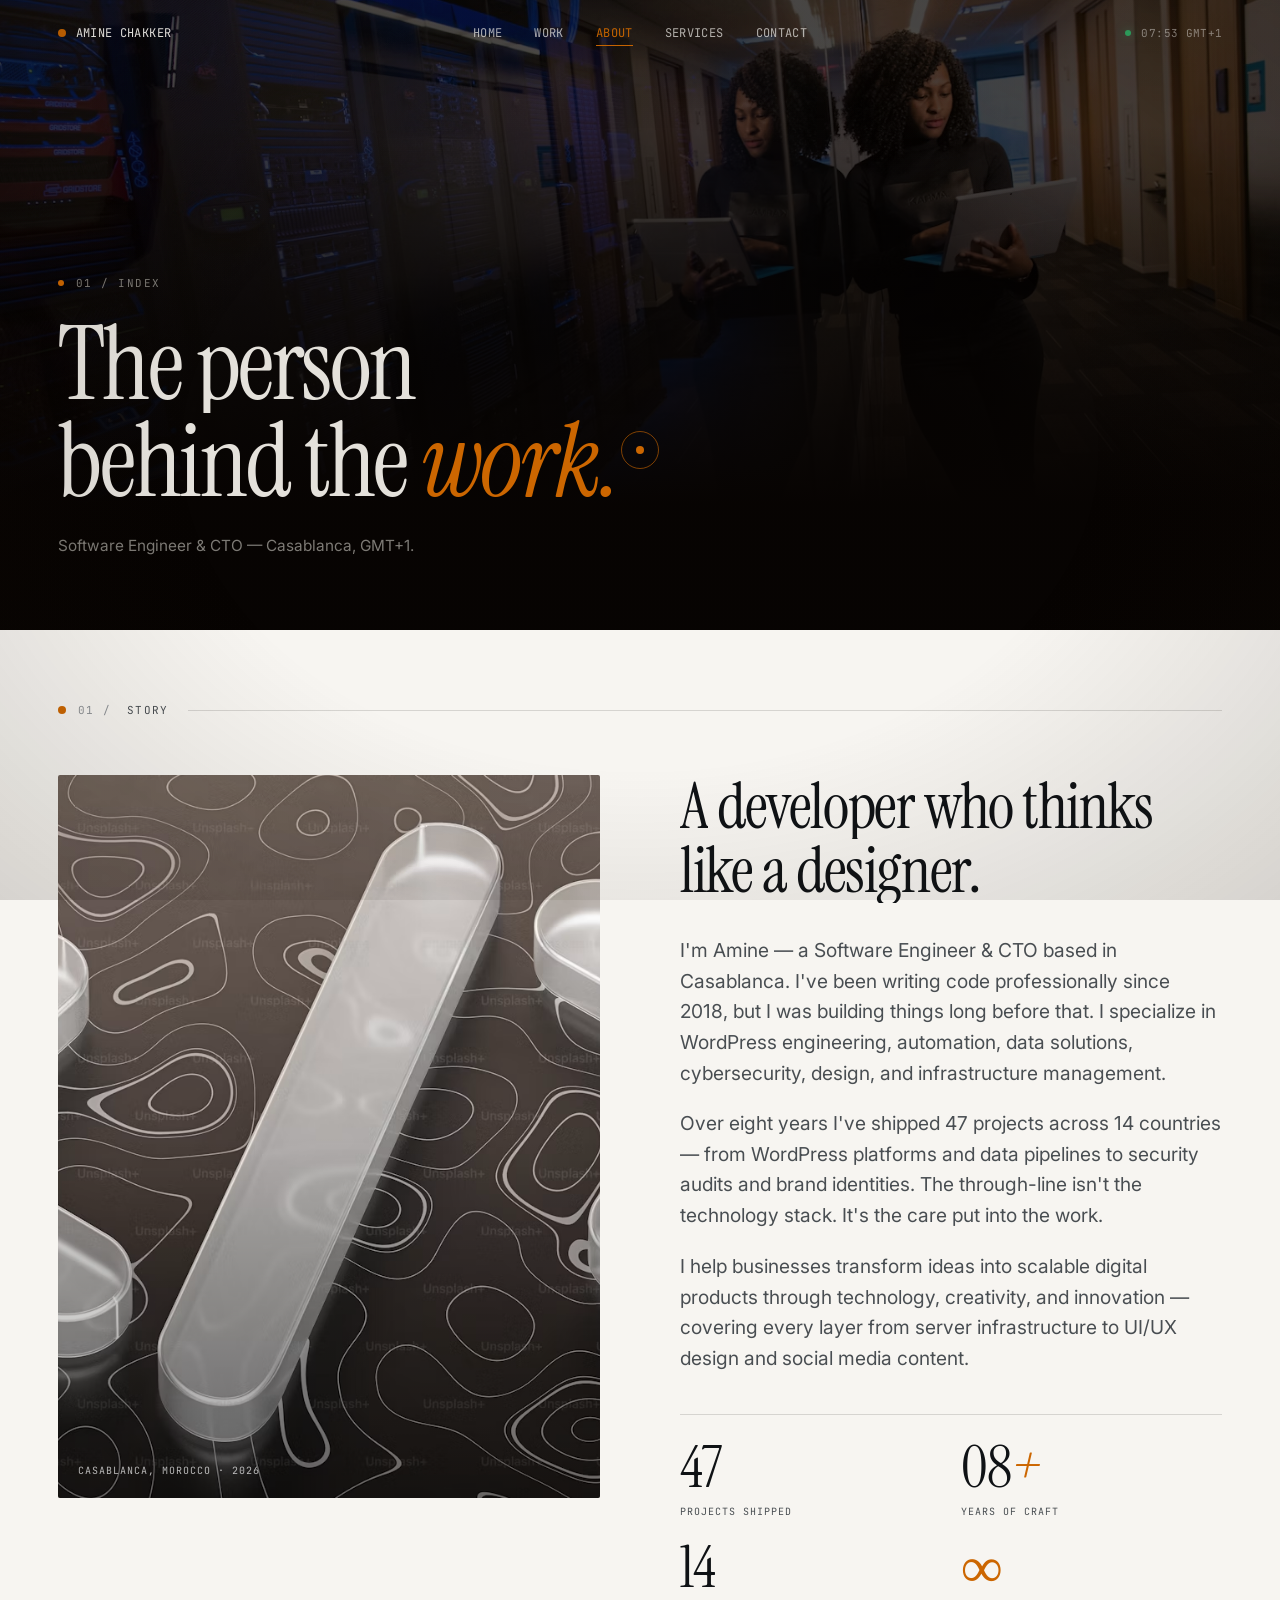
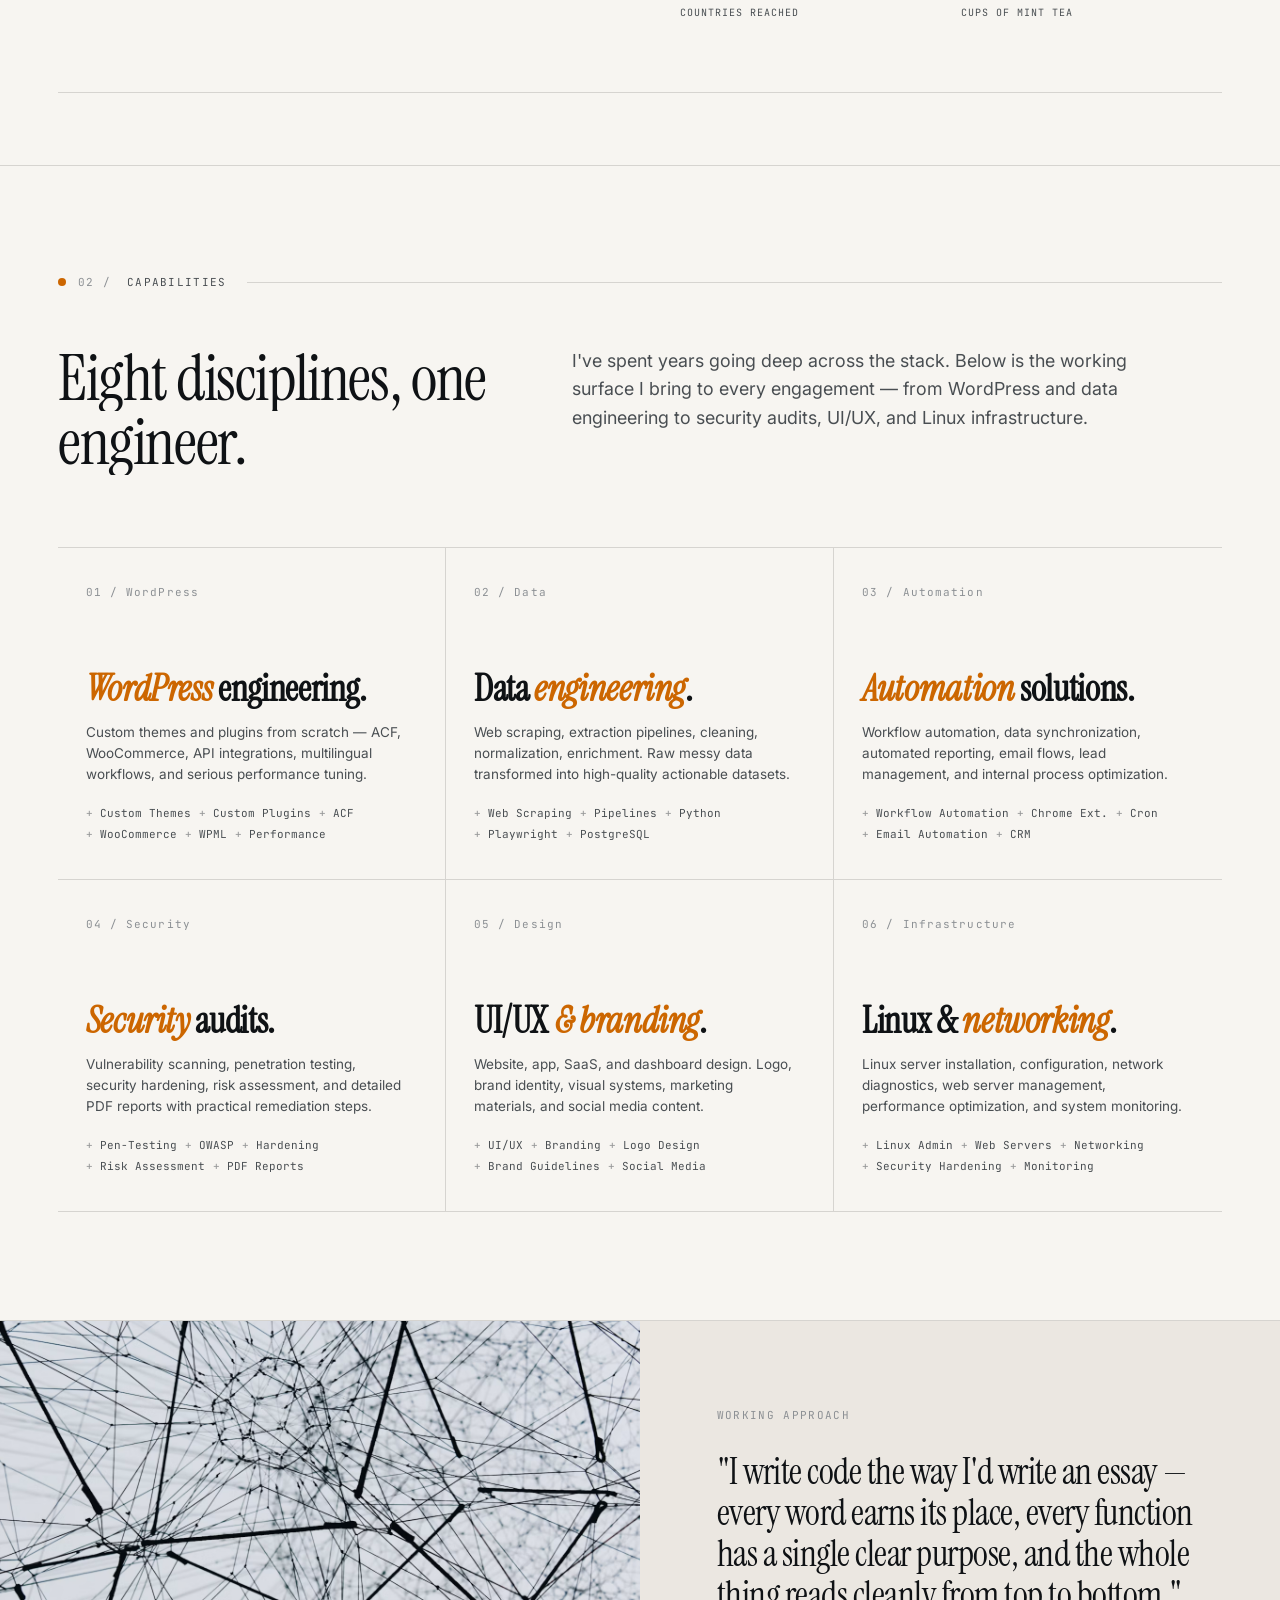
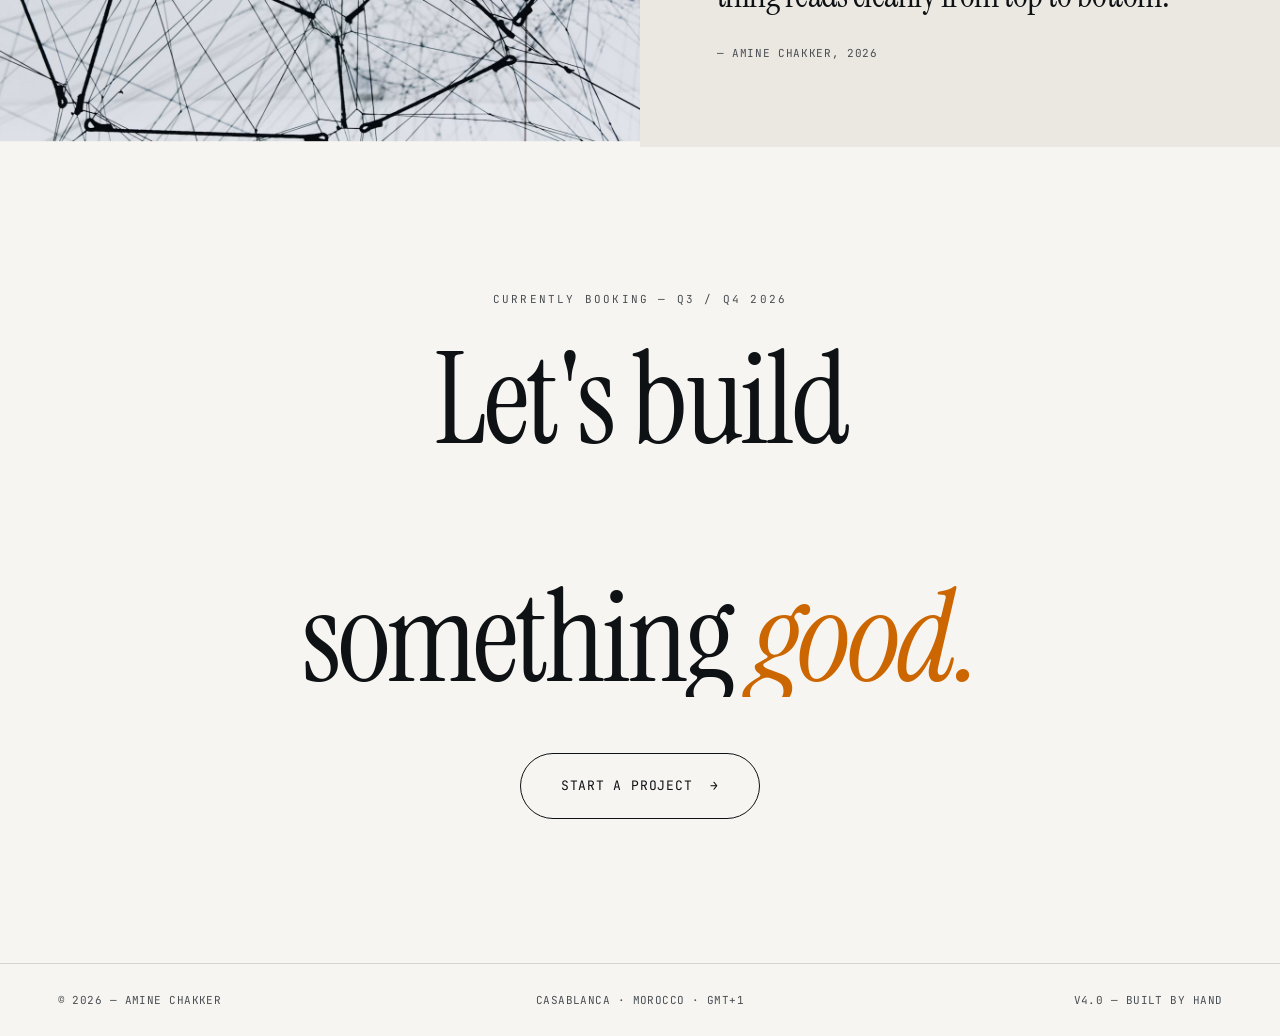
==== about.html @ 15b23252 "init" ====
<!doctype html>
<html lang="en">
<head>
  <meta charset="utf-8" />
  <meta name="viewport" content="width=device-width, initial-scale=1" />
  <title>About — Amine Chakker</title>
  <meta name="description" content="Amine Chakker — Software Engineer & CTO. Eight years building digital products from Casablanca." />

  <link rel="preconnect" href="https://fonts.googleapis.com" />
  <link rel="preconnect" href="https://fonts.gstatic.com" crossorigin />
  <link href="https://fonts.googleapis.com/css2?family=Instrument+Serif:ital@0;1&family=Inter:wght@300;400;500;600&family=JetBrains+Mono:wght@300;400;500&display=swap" rel="stylesheet" />

  <link rel="stylesheet" href="styles.css" />

  <style>
    .page-hero__title .row { display: block; overflow: hidden; }
    .page-hero__title .row > span { display: inline-block; will-change: transform; }
    .page-hero__label, .page-hero__sub { opacity: 0; }

    /* About portrait image initial state */
    .about-page__portrait img { opacity: 0; transition: opacity 0s; }
  </style>
</head>
<body data-page="about">

  <div id="scroll-progress"></div>
  <div id="pt" aria-hidden="true"></div>

  <div class="grain" aria-hidden="true"></div>
  <div class="vignette" aria-hidden="true"></div>

  <div class="cursor" aria-hidden="true"></div>
  <div class="cursor-ring" aria-hidden="true"></div>

  <!-- ════ NAV ════ -->
  <header class="nav is-dark">
    <div class="nav__brand">
      <span class="nav__brand-mark"></span>
      <span>Amine Chakker</span>
    </div>
    <nav class="nav__center" aria-label="Primary">
      <a href="index.html"    data-page="home">Home</a>
      <a href="work.html"     data-page="work">Work</a>
      <a href="about.html"    data-page="about">About</a>
      <a href="services.html" data-page="services">Services</a>
      <a href="contact.html"  data-page="contact">Contact</a>
    </nav>
    <div class="nav__cta">
      <span class="nav__dot" aria-hidden="true"></span>
      <span class="nav__time" data-time>—</span>
    </div>
  </header>

  <!-- ════ PAGE HERO ════ -->
  <section class="page-hero">
    <div class="page-hero__bg">
      <img src="photo-1573164713988-8665fc963095.avif" alt="" aria-hidden="true" />
    </div>
    <div class="page-hero__overlay"></div>
    <div class="page-hero__content">
      <div class="page-hero__label">01 / Index</div>
      <h1 class="page-hero__title">
        <span class="row"><span>The person</span></span>
        <span class="row"><span>behind the <em>work.</em></span></span>
      </h1>
      <p class="page-hero__sub">Software Engineer & CTO — Casablanca, GMT+1.</p>
    </div>
  </section>

  <!-- ════ ABOUT INTRO ════ -->
  <section class="about-page">
    <div class="section-label"><span class="num">01 /</span> Story</div>

    <div class="about-page__intro">
      <div class="about-page__portrait">
        <img src="premium_photo-1685086785636-2a1a0e5b591f.avif" alt="Amine Chakker — workspace" />
        <div class="about-page__portrait-caption">Casablanca, Morocco · 2026</div>
      </div>

      <div class="about-page__text">
        <h2 class="h2" data-split>A developer who <em class="it">thinks</em> like a designer.</h2>

        <p class="about-page__lead reveal-fade" style="margin-top:32px">
          I'm Amine — a Software Engineer & CTO based in Casablanca. I've been writing code professionally since 2018, but I was building things long before that. I specialize in WordPress engineering, automation, data solutions, cybersecurity, design, and infrastructure management.
        </p>
        <p class="about-page__lead reveal-fade">
          Over eight years I've shipped 47 projects across 14 countries — from WordPress platforms and data pipelines to security audits and brand identities. The through-line isn't the technology stack. It's the care put into the work.
        </p>
        <p class="about-page__lead reveal-fade">
          I help businesses transform ideas into scalable digital products through technology, creativity, and innovation — covering every layer from server infrastructure to UI/UX design and social media content.
        </p>

        <div class="about-page__stats">
          <div class="about-page__stat">
            <div class="n"><span data-count="47">00</span></div>
            <div class="l">Projects shipped</div>
          </div>
          <div class="about-page__stat">
            <div class="n"><span data-count="8">0</span><em class="it">+</em></div>
            <div class="l">Years of craft</div>
          </div>
          <div class="about-page__stat">
            <div class="n"><span data-count="14">00</span></div>
            <div class="l">Countries reached</div>
          </div>
          <div class="about-page__stat">
            <div class="n"><em class="it">∞</em></div>
            <div class="l">Cups of mint tea</div>
          </div>
        </div>
      </div>
    </div>

  </section>

  <!-- ════ CAPABILITIES ════ -->
  <section class="about-caps">
    <div class="section-label"><span class="num">02 /</span> Capabilities</div>

    <div class="split" style="margin-bottom:72px">
      <h2 class="h2" data-split>Eight disciplines, <em class="it">one</em> engineer.</h2>
      <p class="lead reveal-fade">
        I've spent years going deep across the stack. Below is the working surface I bring to every engagement — from WordPress and data engineering to security audits, UI/UX, and Linux infrastructure.
      </p>
    </div>

    <div class="skills__grid">
      <article class="skill" data-cursor="hover">
        <div class="skill__num">01 / WordPress</div>
        <h3 class="skill__name"><em>WordPress</em> engineering.</h3>
        <p class="skill__desc">Custom themes and plugins from scratch — ACF, WooCommerce, API integrations, multilingual workflows, and serious performance tuning.</p>
        <div class="skill__items">
          <span>Custom Themes</span><span>Custom Plugins</span><span>ACF</span><span>WooCommerce</span><span>WPML</span><span>Performance</span>
        </div>
      </article>

      <article class="skill" data-cursor="hover">
        <div class="skill__num">02 / Data</div>
        <h3 class="skill__name">Data <em>engineering</em>.</h3>
        <p class="skill__desc">Web scraping, extraction pipelines, cleaning, normalization, enrichment. Raw messy data transformed into high-quality actionable datasets.</p>
        <div class="skill__items">
          <span>Web Scraping</span><span>Pipelines</span><span>Python</span><span>Playwright</span><span>PostgreSQL</span>
        </div>
      </article>

      <article class="skill" data-cursor="hover">
        <div class="skill__num">03 / Automation</div>
        <h3 class="skill__name"><em>Automation</em> solutions.</h3>
        <p class="skill__desc">Workflow automation, data synchronization, automated reporting, email flows, lead management, and internal process optimization.</p>
        <div class="skill__items">
          <span>Workflow Automation</span><span>Chrome Ext.</span><span>Cron</span><span>Email Automation</span><span>CRM</span>
        </div>
      </article>

      <article class="skill" data-cursor="hover">
        <div class="skill__num">04 / Security</div>
        <h3 class="skill__name"><em>Security</em> audits.</h3>
        <p class="skill__desc">Vulnerability scanning, penetration testing, security hardening, risk assessment, and detailed PDF reports with practical remediation steps.</p>
        <div class="skill__items">
          <span>Pen-Testing</span><span>OWASP</span><span>Hardening</span><span>Risk Assessment</span><span>PDF Reports</span>
        </div>
      </article>

      <article class="skill" data-cursor="hover">
        <div class="skill__num">05 / Design</div>
        <h3 class="skill__name">UI/UX <em>&amp; branding</em>.</h3>
        <p class="skill__desc">Website, app, SaaS, and dashboard design. Logo, brand identity, visual systems, marketing materials, and social media content.</p>
        <div class="skill__items">
          <span>UI/UX</span><span>Branding</span><span>Logo Design</span><span>Brand Guidelines</span><span>Social Media</span>
        </div>
      </article>

      <article class="skill" data-cursor="hover">
        <div class="skill__num">06 / Infrastructure</div>
        <h3 class="skill__name">Linux &amp; <em>networking</em>.</h3>
        <p class="skill__desc">Linux server installation, configuration, network diagnostics, web server management, performance optimization, and system monitoring.</p>
        <div class="skill__items">
          <span>Linux Admin</span><span>Web Servers</span><span>Networking</span><span>Security Hardening</span><span>Monitoring</span>
        </div>
      </article>
    </div>
  </section>

  <!-- ════ SECOND IMAGE SECTION ════ -->
  <section style="padding:0;overflow:hidden;border-top:1px solid var(--line)">
    <div style="display:grid;grid-template-columns:1fr 1fr;min-height:420px">
      <div style="position:relative;overflow:hidden">
        <img src="photo-1545987796-200677ee1011.avif" alt="Technology detail"
          style="width:100%;height:100%;object-fit:cover;transform:scale(1.04);transition:transform 8s var(--ease-out)"
          data-parallax="0.08" />
      </div>
      <div style="background:var(--bg-2);padding:clamp(48px,6vw,80px);display:flex;flex-direction:column;justify-content:center">
        <div style="font-family:var(--mono);font-size:11px;letter-spacing:.12em;text-transform:uppercase;color:var(--ink-faint);margin-bottom:28px">
          Working approach
        </div>
        <p style="font-family:var(--serif);font-size:clamp(26px,2.8vw,40px);line-height:1.15;letter-spacing:-.014em;color:var(--ink)">
          "I write code the way I'd write an essay — every word earns its place, every function has a single clear purpose, and the whole thing reads cleanly from top to bottom."
        </p>
        <div style="margin-top:28px;font-family:var(--mono);font-size:11px;letter-spacing:.06em;text-transform:uppercase;color:var(--ink-dim)">
          — Amine Chakker, 2026
        </div>
      </div>
    </div>
  </section>

  <!-- ════ CONTACT CTA ════ -->
  <section class="contact-cta">
    <div class="contact-cta__eyebrow">Currently booking — Q3 / Q4 2026</div>
    <h2 class="contact-cta__h">
      <span class="reveal-line"><span>Let's build</span></span><br/>
      <span class="reveal-line"><span>something <i class="it">good.</i></span></span>
    </h2>
    <a class="contact-cta__btn" href="contact.html" data-magnetic="0.3">
      <span>Start a project</span>
      <span class="arrow">→</span>
    </a>
  </section>

  <!-- ════ FOOTER ════ -->
  <footer class="footer">
    <div class="footer__left">© 2026 — Amine Chakker</div>
    <div class="footer__center">Casablanca · Morocco · GMT+1</div>
    <div class="footer__right">v4.0 — Built by hand</div>
  </footer>

  <script src="main.js" defer></script>
</body>
</html>
---- styles.css ----
/* =========================================================
   AMINE CHAKKER — PORTFOLIO v4  |  Luxury Multi-Page
   ========================================================= */

:root {
  --bg:          oklch(0.97 0.006 80);
  --bg-2:        oklch(0.93 0.009 78);
  --bg-dark:     oklch(0.11 0.012 55);
  --bg-dark-2:   oklch(0.15 0.012 55);
  --ink:         oklch(0.18 0.008 250);
  --ink-dim:     oklch(0.42 0.01  250);
  --ink-faint:   oklch(0.65 0.008 250);
  --ink-dark:    oklch(0.91 0.008  80);
  --ink-dim-dark:oklch(0.58 0.008  80);
  --line:        oklch(0.87 0.006  80);
  --line-dark:   oklch(0.22 0.010  55);
  --accent:      oklch(0.62 0.16   55);
  --accent-deep: oklch(0.50 0.17   50);
  --accent-glow: oklch(0.62 0.16   55 / 0.18);

  --serif: "Instrument Serif","Times New Roman",serif;
  --sans:  "Inter",-apple-system,BlinkMacSystemFont,sans-serif;
  --mono:  "JetBrains Mono","SF Mono",ui-monospace,monospace;

  --pad: clamp(22px, 4.5vw, 68px);

  --ease-out:   cubic-bezier(0.16, 1,    0.3, 1);
  --ease-io:    cubic-bezier(0.65, 0,   0.35, 1);
  --ease-circ:  cubic-bezier(0.77, 0,  0.175, 1);
  --ease-expo:  cubic-bezier(0.87, 0, 0.13, 1);
}

/* ── Reset ─────────────────────────────────────────────── */
*{box-sizing:border-box;margin:0;padding:0}
html,body{
  background:var(--bg);color:var(--ink);
  font-family:var(--sans);font-size:16px;line-height:1.5;
  -webkit-font-smoothing:antialiased;text-rendering:optimizeLegibility;
  overflow-x:hidden;
}
body{min-height:100vh;cursor:none}
@media(max-width:820px){body{cursor:auto}}
a{color:inherit;text-decoration:none}
button{font:inherit;color:inherit;background:none;border:0;cursor:none}
img,svg{display:block;max-width:100%;height:auto}
::selection{background:var(--accent);color:#fff}

/* ── Scroll progress ────────────────────────────────────── */
#scroll-progress{
  position:fixed;top:0;left:0;height:2px;
  background:var(--accent);
  transform-origin:left center;
  transform:scaleX(0);
  z-index:10001;
  transition:transform 0.05s linear;
  box-shadow:0 0 12px var(--accent-glow);
}

/* ── Page Transition Curtain ────────────────────────────── */
#pt{
  position:fixed;inset:0;
  z-index:9999;
  background:var(--bg-dark);
  transform:translateY(100%);
  will-change:transform;
  pointer-events:none;
}
#pt.is-in{ pointer-events:all; }

/* ── Loader (homepage only) ─────────────────────────────── */
#loader{
  position:fixed;inset:0;z-index:9998;
  background:var(--bg-dark);
  display:flex;flex-direction:column;
  align-items:center;justify-content:center;
  gap:32px;
  transition:opacity 0.6s var(--ease-out),transform 0.8s var(--ease-circ);
}
#loader.is-done{opacity:0;transform:translateY(-100%);pointer-events:none}
#loader-num{
  font-family:var(--serif);font-size:clamp(80px,14vw,180px);
  color:var(--ink-dark);letter-spacing:-0.04em;line-height:1;
}
#loader-bar{
  width:min(320px,60vw);height:1px;
  background:var(--line-dark);
  overflow:hidden;
}
#loader-fill{
  height:100%;width:0%;
  background:var(--accent);
  transition:width 1.6s var(--ease-out);
}
#loader-label{
  font-family:var(--mono);font-size:11px;
  letter-spacing:0.16em;text-transform:uppercase;
  color:var(--ink-dim-dark);
}

/* ── Grain + Vignette ───────────────────────────────────── */
.grain{
  position:fixed;inset:0;pointer-events:none;z-index:100;opacity:0.07;
  mix-blend-mode:multiply;
  background-image:url("data:image/svg+xml;utf8,<svg xmlns='http://www.w3.org/2000/svg' width='200' height='200'><filter id='n'><feTurbulence type='fractalNoise' baseFrequency='0.9' numOctaves='2' stitchTiles='stitch'/><feColorMatrix values='0 0 0 0 1 0 0 0 0 1 0 0 0 0 1 0 0 0 0.6 0'/></filter><rect width='100%25' height='100%25' filter='url(%23n)'/></svg>");
}
.vignette{
  position:fixed;inset:0;pointer-events:none;z-index:99;
  background:radial-gradient(ellipse at center,transparent 50%,rgba(30,22,14,0.15) 100%);
}

/* ── Custom Cursor ──────────────────────────────────────── */
.cursor{
  position:fixed;top:0;left:0;width:8px;height:8px;
  border-radius:50%;background:var(--accent);
  pointer-events:none;z-index:10000;
  transform:translate(-50%,-50%);
  transition:width .4s var(--ease-out),height .4s var(--ease-out),background .3s;
}
.cursor-ring{
  position:fixed;top:0;left:0;width:38px;height:38px;
  border:1px solid var(--accent);border-radius:50%;
  pointer-events:none;z-index:10000;
  transform:translate(-50%,-50%);
  transition:width .5s var(--ease-out),height .5s var(--ease-out),border-color .3s,opacity .3s;
  opacity:.6;
}
.cursor-ring.is-dark{border-color:var(--accent)}
.cursor.is-dark{background:var(--accent)}
.cursor.is-hover{width:0;height:0}
.cursor-ring.is-hover{width:68px;height:68px;opacity:1}
.cursor-ring.is-text{width:3px;height:28px;border-radius:2px;background:var(--accent)}
.cursor.is-img{width:80px;height:80px;opacity:0;background:transparent}
.cursor-ring.is-img{width:100px;height:100px;border-color:var(--accent)}

/* ── Work preview (cursor-follow) ──────────────────────── */
.work-preview{
  position:fixed;pointer-events:none;
  width:360px;height:240px;z-index:80;
  opacity:0;transform:translate(-50%,-50%) scale(0.9);
  transition:opacity .3s var(--ease-out),transform .4s var(--ease-out);
  border-radius:4px;overflow:hidden;
  box-shadow:0 40px 100px rgba(0,0,0,.45);
}
.work-preview.is-visible{opacity:1;transform:translate(-50%,-50%) scale(1)}
.work-preview img{width:100%;height:100%;object-fit:cover}

/* ── Navigation ─────────────────────────────────────────── */
.nav{
  position:fixed;top:0;left:0;right:0;z-index:50;
  display:grid;grid-template-columns:1fr auto 1fr;
  align-items:center;padding:20px var(--pad);
  font-family:var(--mono);font-size:12px;
  letter-spacing:.03em;text-transform:uppercase;
  color:oklch(0.97 0.005 80);
  background:none;
  transition:background .4s,color .4s,backdrop-filter .4s;
}
.nav.is-dark{
  color:oklch(0.97 0.005 80);
  background:none;
}
.nav.is-scrolled{
  background:oklch(0.10 0.012 50 / 0.94);
  backdrop-filter:blur(14px);-webkit-backdrop-filter:blur(14px);
  transition:background .4s,color .4s,backdrop-filter .4s;
}
.nav__brand{display:flex;gap:10px;align-items:center}
.nav__brand-mark{
  width:8px;height:8px;background:var(--accent);border-radius:50%;
  animation:pulse 2.4s var(--ease-io) infinite;
}
@keyframes pulse{0%,100%{opacity:1;transform:scale(1)}50%{opacity:.35;transform:scale(.55)}}
.nav__center{display:flex;gap:32px}
.nav__center a{
  position:relative;padding:4px 0;
  color:oklch(0.97 0.005 80);opacity:.72;
  transition:opacity .3s,color .3s;
}
.nav__center a:hover{opacity:1;color:var(--accent)}
.nav__center a.is-active{opacity:1;color:var(--accent)}
.nav__center a::after{
  content:"";position:absolute;left:0;bottom:0;
  width:100%;height:1px;background:var(--accent);
  transform:scaleX(0);transform-origin:right center;
  transition:transform .5s var(--ease-out);
}
.nav__center a.is-active::after,
.nav__center a:hover::after{transform:scaleX(1);transform-origin:left center}
.nav__cta{justify-self:end;display:flex;align-items:center;gap:10px}
.nav__dot{width:6px;height:6px;border-radius:50%;background:#2ea862;box-shadow:0 0 10px rgba(46,168,98,.5)}
.nav__time{color:oklch(0.97 0.005 80);opacity:.5;font-size:11px}
@media(max-width:820px){
  .nav__center{display:none}
  .nav{grid-template-columns:1fr auto}
}

/* ── Hero (Homepage) ────────────────────────────────────── */
.hero{
  position:relative;min-height:100vh;
  display:flex;flex-direction:column;justify-content:center;
  padding:110px var(--pad) clamp(80px,12vh,120px);
  overflow:hidden;
  background:var(--bg);
}
.hero__canvas{position:absolute;inset:0;z-index:1}

/* Full-bleed background image (dark hero variant) */
.hero__bg-full{
  position:absolute;inset:0;z-index:0;overflow:hidden;pointer-events:none;
}
.hero__bg-full::before{
  content:"";position:absolute;inset:0;z-index:2;
  background:linear-gradient(
    105deg,
    oklch(0.10 0.012 50 / 0.93) 0%,
    oklch(0.10 0.012 50 / 0.70) 42%,
    oklch(0.10 0.012 50 / 0.28) 74%,
    oklch(0.10 0.012 50 / 0.10) 100%
  );
}
.hero__bg-full img{
  width:100%;height:100%;object-fit:cover;object-position:center 22%;
  opacity:.85;
  filter:saturate(.88) brightness(.90);
  transform:scale(1.03);
  transition:transform 18s ease;
}
.hero--dark:hover .hero__bg-full img{transform:scale(1)}

/* ── Dark Hero colour overrides ─────────────────────── */
.hero--dark{background:oklch(0.10 0.012 50)}
.hero--dark .hero__canvas{z-index:1;opacity:.06;mix-blend-mode:screen}
.hero--dark .hero__headline{color:oklch(0.94 0.008 80)}
.hero--dark .hero__headline .it{color:var(--accent)}
.hero--dark .hero__sub{color:oklch(0.66 0.008 80)}
.hero--dark .hero__sub a{text-decoration-color:var(--accent)}
.hero--dark .hero__meta{
  color:oklch(0.58 0.008 80);
  border-top-color:oklch(0.24 0.010 55);
}
.hero--dark .hero__meta div span{color:oklch(0.40 0.008 80)}
.hero--dark .hero__tag{color:oklch(0.58 0.008 80)}
.hero--dark .hero__tag b{color:var(--accent)}
.hero--dark .hero__scroll{color:oklch(0.46 0.008 80)}
.hero__inner{position:relative;z-index:3}
.hero__headline{
  font-family:var(--serif);font-weight:400;
  font-size:clamp(48px,9.5vw,162px);
  line-height:.95;letter-spacing:-.028em;color:var(--ink);
}
.hero__headline .it{font-style:italic;color:var(--accent)}
.hero__headline .row{display:block;overflow:hidden}
.hero__headline .row > span{display:inline-block;will-change:transform}
.hero__sub{
  margin-top:28px;max-width:540px;
  font-size:clamp(15px,1.1vw,17px);color:var(--ink-dim);line-height:1.6;
}
.hero__sub a{text-decoration:underline;text-decoration-color:var(--accent);text-underline-offset:4px}
.hero__meta{
  display:grid;grid-template-columns:1fr 1fr 1fr 1fr;gap:24px;
  font-family:var(--mono);font-size:11px;letter-spacing:.04em;text-transform:uppercase;
  color:var(--ink-dim);border-top:1px solid var(--line);padding-top:18px;margin-top:34px;
}
.hero__meta div span{display:block;color:var(--ink-faint);margin-bottom:4px;font-size:10px}
.hero__tag{
  position:absolute;z-index:4;top:128px;right:var(--pad);
  font-family:var(--mono);font-size:11px;letter-spacing:.06em;text-transform:uppercase;
  color:var(--ink-dim);text-align:right;line-height:1.8;
}
.hero__tag b{color:var(--accent);font-weight:500}
.hero__scroll{
  position:absolute;left:var(--pad);bottom:30px;
  font-family:var(--mono);font-size:10px;letter-spacing:.1em;text-transform:uppercase;
  color:var(--ink-faint);display:flex;align-items:center;gap:12px;z-index:4;
}
.hero__scroll-line{
  width:60px;height:1px;
  background:linear-gradient(90deg,var(--accent),transparent);
  position:relative;overflow:hidden;
}
.hero__scroll-line::after{
  content:"";position:absolute;inset:0;background:var(--accent);
  transform:translateX(-100%);animation:scrollLine 2.5s var(--ease-io) infinite;
}
@keyframes scrollLine{0%{transform:translateX(-100%)}100%{transform:translateX(100%)}}
@media(max-width:720px){.hero__meta{grid-template-columns:1fr 1fr}}

/* ── Marquee ────────────────────────────────────────────── */
.marquee{
  border-top:1px solid var(--line);border-bottom:1px solid var(--line);
  overflow:hidden;padding:20px 0;display:flex;gap:60px;
  white-space:nowrap;font-family:var(--serif);
  font-size:clamp(32px,5.5vw,86px);font-style:italic;color:var(--ink);
}
.marquee__track{display:flex;gap:60px;flex-shrink:0;animation:marquee 38s linear infinite}
.marquee span{display:inline-flex;align-items:center;gap:60px}
.marquee span::after{content:"✦";color:var(--accent);font-style:normal;font-size:.42em}
@keyframes marquee{to{transform:translateX(-100%)}}

/* ── Section Scaffold ───────────────────────────────────── */
section{padding:clamp(80px,12vh,160px) var(--pad);position:relative}
.section-label{
  display:flex;align-items:center;gap:12px;
  font-family:var(--mono);font-size:11px;letter-spacing:.12em;text-transform:uppercase;
  color:var(--ink-dim);margin-bottom:56px;
}
.section-label::before{content:"";width:8px;height:8px;background:var(--accent);border-radius:50%;flex-shrink:0}
.section-label::after{content:"";flex:1;height:1px;background:var(--line);margin-left:8px}
.section-label .num{color:var(--ink-faint);margin-right:4px}
.section-label.on-dark{color:var(--ink-dim-dark)}
.section-label.on-dark::after{background:var(--line-dark)}
.split{display:grid;grid-template-columns:1fr 1.5fr;gap:80px;align-items:start}
@media(max-width:900px){.split{grid-template-columns:1fr;gap:40px}}
.h2{
  font-family:var(--serif);font-weight:400;
  font-size:clamp(38px,5vw,84px);line-height:1;letter-spacing:-.022em;
}
.h2 .it{font-style:italic;color:var(--accent)}
.h2.on-dark{color:var(--ink-dark)}
.h2.on-dark .it{color:var(--accent)}
.lead{font-size:clamp(16px,1.4vw,21px);line-height:1.58;color:var(--ink-dim);max-width:56ch}
.lead+.lead{margin-top:22px}
.lead.on-dark{color:var(--ink-dim-dark)}

/* ── Featured Work (Home) ───────────────────────────────── */
.feat-work{
  padding:clamp(80px,12vh,140px) var(--pad);
  border-top:1px solid var(--line);
}
.feat-work__cards{
  display:grid;
  grid-template-columns:repeat(3,1fr);
  gap:2px;
  margin-top:64px;
  background:var(--line);
}
.fw-card{
  position:relative;display:flex;flex-direction:column;
  background:var(--bg);overflow:hidden;cursor:none;
  text-decoration:none;
}
/* Image zone */
.fw-card__img{
  position:relative;overflow:hidden;
  aspect-ratio:4/3;
}
.fw-card__img img{
  width:100%;height:100%;object-fit:cover;
  filter:saturate(0) brightness(1.04);
  transform:scale(1.05);
  transition:filter .9s var(--ease-out),transform 1.1s var(--ease-out);
}
.fw-card:hover .fw-card__img img{
  filter:saturate(1) brightness(.9);
  transform:scale(1);
}
/* Dark gradient at image bottom */
.fw-card__img::after{
  content:"";position:absolute;inset:0;
  background:linear-gradient(to top,oklch(0.10 0.012 50 / 0.72) 0%,oklch(0.10 0.012 50 / 0.10) 55%,transparent 100%);
  transition:opacity .5s;
}
/* Number badge */
.fw-card__num{
  position:absolute;top:18px;left:20px;z-index:2;
  font-family:var(--mono);font-size:10px;letter-spacing:.14em;text-transform:uppercase;
  color:oklch(0.97 0.005 80);
  background:oklch(0.10 0.012 50 / 0.55);
  padding:4px 10px;backdrop-filter:blur(4px);
}
/* Year badge */
.fw-card__year{
  position:absolute;top:18px;right:20px;z-index:2;
  font-family:var(--mono);font-size:10px;letter-spacing:.08em;
  color:oklch(0.75 0.010 55);
}
/* Title over image at bottom */
.fw-card__over{
  position:absolute;bottom:0;left:0;right:0;z-index:2;
  padding:20px 24px 22px;
}
.fw-card__title{
  font-family:var(--serif);font-weight:400;
  font-size:clamp(18px,1.9vw,26px);
  line-height:1.1;letter-spacing:-.014em;
  color:oklch(0.97 0.005 80);
  transition:color .4s;
}
.fw-card__title em{font-style:italic;color:var(--accent)}
.fw-card:hover .fw-card__title{color:var(--accent)}
/* Tags bar */
.fw-card__tags{
  display:flex;flex-wrap:wrap;gap:6px;
  padding:16px 24px 20px;
  border-top:1px solid var(--line);
}
.fw-card__tags span{
  font-family:var(--mono);font-size:10px;letter-spacing:.06em;text-transform:uppercase;
  color:var(--ink-faint);
  background:var(--bg-2);border:1px solid var(--line);
  padding:3px 9px;
  transition:color .3s,border-color .3s;
}
.fw-card:hover .fw-card__tags span{color:var(--ink-dim);border-color:var(--accent)}

/* "View all" row */
.feat-work__more{
  margin-top:32px;display:flex;align-items:center;gap:20px;
  font-family:var(--mono);font-size:12px;letter-spacing:.08em;text-transform:uppercase;
  color:var(--ink-dim);
}
.feat-work__more-line{flex:1;height:1px;background:var(--line)}
.feat-work__more a{
  display:flex;align-items:center;gap:10px;color:var(--accent);
  transition:gap .4s var(--ease-out);
}
.feat-work__more a:hover{gap:20px}

@media(max-width:900px){
  .feat-work__cards{grid-template-columns:1fr}
  .fw-card__img{aspect-ratio:16/9}
}

/* ── About Teaser (Home) ────────────────────────────────── */
.about-teaser{border-top:1px solid var(--line)}
.about-teaser__grid{
  display:grid;grid-template-columns:1fr 1fr;gap:0;align-items:stretch;
}
.about-teaser__text{padding-right:80px;display:flex;flex-direction:column;justify-content:center}
.about-teaser__img{
  position:relative;overflow:hidden;
  aspect-ratio:3/4;min-height:540px;
}
.about-teaser__img img{
  width:100%;height:100%;object-fit:cover;
  transform:scale(1.06);transition:transform 8s var(--ease-out);
}
.about-teaser__img:hover img{transform:scale(1)}
.about-teaser__img::after{
  content:"";position:absolute;inset:0;
  background:linear-gradient(135deg,rgba(30,22,14,.15),transparent 50%);
}
.about-teaser__stats{
  display:grid;grid-template-columns:1fr 1fr;gap:20px;
  border-top:1px solid var(--line);padding-top:28px;margin-top:48px;
}
.about-teaser__stat .num{
  font-family:var(--serif);font-size:clamp(40px,5vw,70px);
  letter-spacing:-.02em;line-height:1;
}
.about-teaser__stat .num em{font-style:italic;color:var(--accent)}
.about-teaser__stat .lbl{
  margin-top:10px;font-family:var(--mono);font-size:10px;
  letter-spacing:.1em;text-transform:uppercase;color:var(--ink-dim);
}
.about-teaser__cta{
  margin-top:40px;display:inline-flex;align-items:center;gap:12px;
  font-family:var(--mono);font-size:12px;letter-spacing:.08em;text-transform:uppercase;
  color:var(--accent);transition:gap .4s var(--ease-out);
}
.about-teaser__cta:hover{gap:20px}
@media(max-width:900px){
  .about-teaser__grid{grid-template-columns:1fr}
  .about-teaser__text{padding-right:0;padding-bottom:60px}
  .about-teaser__img{min-height:400px}
}

/* ── Dark Studio Teaser (Home) ──────────────────────────── */
.studio-dark{
  background:var(--bg-dark);color:var(--ink-dark);
  border-top:none;overflow:hidden;
}
.studio-dark .section-label::after{background:var(--line-dark)}
.studio-dark .section-label{color:var(--ink-dim-dark)}
.studio-dark__inner{
  display:grid;grid-template-columns:1fr 1fr;gap:80px;align-items:center;
}
.studio-dark__services{
  display:grid;grid-template-columns:1fr 1fr;gap:1px;
  background:var(--line-dark);border:1px solid var(--line-dark);
  margin-top:60px;grid-column:1/-1;
}
.studio-dark__service{
  background:var(--bg-dark);padding:36px 32px;
  transition:background .4s var(--ease-out);
}
.studio-dark__service:hover{background:var(--bg-dark-2)}
.studio-dark__service-num{
  font-family:var(--mono);font-size:11px;color:var(--accent);
  letter-spacing:.1em;margin-bottom:20px;
}
.studio-dark__service-name{
  font-family:var(--serif);font-size:clamp(22px,2.2vw,32px);
  color:var(--ink-dark);line-height:1.1;margin-bottom:12px;
}
.studio-dark__service-name em{font-style:italic;color:var(--accent)}
.studio-dark__service p{font-size:13.5px;color:var(--ink-dim-dark);line-height:1.55;max-width:36ch}
.studio-dark__cta{
  grid-column:1/-1;margin-top:48px;
  display:flex;align-items:center;justify-content:space-between;
  padding-top:32px;border-top:1px solid var(--line-dark);
}
.studio-dark__cta p{font-family:var(--mono);font-size:12px;color:var(--ink-dim-dark);letter-spacing:.06em;text-transform:uppercase}
.studio-dark__cta a{
  display:inline-flex;align-items:center;gap:12px;
  color:var(--accent);
  font-family:var(--mono);font-size:12px;letter-spacing:.06em;text-transform:uppercase;
  transition:gap .4s var(--ease-out),color .3s;
}
.studio-dark__cta a:hover{gap:20px;color:oklch(0.78 0.14 55)}
@media(max-width:900px){
  .studio-dark__inner{grid-template-columns:1fr}
  .studio-dark__services{grid-template-columns:1fr}
}

/* ── Contact CTA (Home) ─────────────────────────────────── */
.contact-cta{text-align:center;padding:clamp(100px,16vh,200px) var(--pad)}
.contact-cta__eyebrow{
  font-family:var(--mono);font-size:11px;letter-spacing:.2em;text-transform:uppercase;
  color:var(--ink-dim);margin-bottom:32px;
}
.contact-cta__h{
  font-family:var(--serif);font-weight:400;
  font-size:clamp(52px,10vw,190px);
  line-height:.93;letter-spacing:-.025em;
}
.contact-cta__h .it{font-style:italic;color:var(--accent)}
.contact-cta__btn{
  margin-top:56px;display:inline-flex;align-items:center;gap:18px;
  padding:22px 40px;border:1px solid var(--ink);border-radius:999px;
  font-family:var(--mono);font-size:13px;letter-spacing:.06em;text-transform:uppercase;
  cursor:none;position:relative;overflow:hidden;
  transition:color .5s var(--ease-out),border-color .5s;
}
.contact-cta__btn::before{
  content:"";position:absolute;inset:0;background:var(--accent);
  border-radius:999px;transform:scale(0);transform-origin:center;
  transition:transform .6s var(--ease-out);z-index:-1;
}
.contact-cta__btn:hover{color:#fff;border-color:var(--accent)}
.contact-cta__btn:hover::before{transform:scale(1.05)}
.contact-cta__btn .arrow{transition:transform .4s var(--ease-out)}
.contact-cta__btn:hover .arrow{transform:translateX(6px)}
.contact-cta__channels{
  margin-top:72px;display:flex;justify-content:center;gap:52px;
  font-family:var(--mono);font-size:12px;color:var(--ink-dim);
  letter-spacing:.04em;text-transform:uppercase;flex-wrap:wrap;
}
.contact-cta__channels a{position:relative;padding-bottom:4px}
.contact-cta__channels a::after{
  content:"";position:absolute;left:0;bottom:0;
  width:100%;height:1px;background:var(--ink);
  transform:scaleX(.35);transform-origin:left;
  transition:transform .5s var(--ease-out);
}
.contact-cta__channels a:hover::after{transform:scaleX(1)}
.contact-cta__channels span{color:var(--ink-faint);display:block;font-size:10px;margin-bottom:4px}

/* ── Footer ─────────────────────────────────────────────── */
.footer{
  border-top:1px solid var(--line);padding:28px var(--pad);
  display:grid;grid-template-columns:1fr 1fr 1fr;gap:24px;align-items:center;
  font-family:var(--mono);font-size:11px;letter-spacing:.04em;text-transform:uppercase;color:var(--ink-dim);
}
.footer__center{text-align:center}
.footer__right{text-align:right}
.footer.on-dark{background:var(--bg-dark);border-color:var(--line-dark);color:var(--ink-dim-dark)}
@media(max-width:720px){
  .footer{grid-template-columns:1fr;text-align:center}
  .footer__right,.footer__center{text-align:center}
}

/* ── Page Hero (subpages) ───────────────────────────────── */
.page-hero{
  position:relative;height:70vh;min-height:520px;
  display:flex;flex-direction:column;justify-content:flex-end;
  padding:0 var(--pad) clamp(60px,8vh,100px);
  overflow:hidden;background:var(--bg-dark);
}
.page-hero__bg{
  position:absolute;inset:0;
}
.page-hero__bg img{
  width:100%;height:100%;object-fit:cover;
  opacity:.35;transform:scale(1.05);
  transition:transform 10s var(--ease-out);
}
.page-hero__overlay{
  position:absolute;inset:0;
  background:linear-gradient(to top,var(--bg-dark) 20%,rgba(0,0,0,.2) 80%);
}
.page-hero__content{position:relative;z-index:2}
.page-hero__label{
  font-family:var(--mono);font-size:11px;letter-spacing:.14em;text-transform:uppercase;
  color:var(--ink-dim-dark);margin-bottom:24px;
  display:flex;align-items:center;gap:12px;
}
.page-hero__label::before{content:"";width:6px;height:6px;background:var(--accent);border-radius:50%;flex-shrink:0}
.page-hero__title{
  font-family:var(--serif);font-weight:400;color:var(--ink-dark);
  font-size:clamp(52px,8vw,130px);line-height:.95;letter-spacing:-.025em;
}
.page-hero__title em{font-style:italic;color:var(--accent)}
.page-hero__sub{
  margin-top:24px;font-size:clamp(15px,1.2vw,18px);color:var(--ink-dim-dark);
  max-width:520px;line-height:1.55;
}

/* ── Work Page Grid ─────────────────────────────────────── */
.work-page{padding:clamp(60px,8vh,100px) var(--pad)}
.work-grid{display:flex;flex-direction:column;gap:0}
.proj{
  display:grid;grid-template-columns:1fr 1fr;
  border-top:1px solid var(--line);
  transition:background .4s var(--ease-out);
}
.proj:last-child{border-bottom:1px solid var(--line)}
.proj:nth-child(even){direction:rtl}
.proj:nth-child(even) > *{direction:ltr}
.proj__img{
  position:relative;overflow:hidden;aspect-ratio:4/3;
}
.proj__img img{
  width:100%;height:100%;object-fit:cover;
  transform:scale(1.08);
  transition:transform .8s var(--ease-out);
}
.proj:hover .proj__img img{transform:scale(1)}
.proj__img-tag{
  position:absolute;top:20px;left:20px;z-index:2;
  font-family:var(--mono);font-size:10px;letter-spacing:.1em;text-transform:uppercase;
  background:var(--bg);color:var(--ink);padding:6px 12px;
}
.proj__body{
  padding:clamp(36px,4vw,60px);
  display:flex;flex-direction:column;justify-content:space-between;
  background:var(--bg);
}
.proj__head{display:flex;align-items:baseline;justify-content:space-between;margin-bottom:28px}
.proj__num{font-family:var(--mono);font-size:11px;color:var(--ink-faint);letter-spacing:.05em}
.proj__year{font-family:var(--mono);font-size:11px;color:var(--ink-faint)}
.proj__title{
  font-family:var(--serif);font-size:clamp(32px,3.5vw,54px);
  line-height:1;letter-spacing:-.018em;color:var(--ink);margin-bottom:20px;
}
.proj__title em{font-style:italic;color:var(--accent)}
.proj__desc{font-size:14.5px;line-height:1.6;color:var(--ink-dim);margin-bottom:28px;max-width:40ch}
.proj__tags{
  display:flex;flex-wrap:wrap;gap:6px 10px;
  font-family:var(--mono);font-size:10.5px;color:var(--ink-faint);
  letter-spacing:.04em;text-transform:uppercase;border-top:1px solid var(--line);padding-top:20px;
}
.proj__tags span::before{content:"+ ";opacity:.5}
@media(max-width:900px){
  .proj{grid-template-columns:1fr;direction:ltr}
  .proj:nth-child(even){direction:ltr}
  .proj__img{aspect-ratio:16/9}
  .proj__body{padding:32px}
}

/* ── About Page ─────────────────────────────────────────── */
.about-page{padding:clamp(60px,8vh,100px) var(--pad)}
.about-page__intro{
  display:grid;grid-template-columns:1fr 1fr;gap:80px;align-items:start;
  padding-bottom:clamp(60px,8vh,100px);border-bottom:1px solid var(--line);
}
.about-page__portrait{
  position:relative;overflow:hidden;border-radius:2px;
  aspect-ratio:3/4;
}
.about-page__portrait img{
  width:100%;height:100%;object-fit:cover;
  transform:scale(1.05);transition:transform 8s var(--ease-out);
}
.about-page__portrait:hover img{transform:scale(1)}
.about-page__portrait-caption{
  position:absolute;bottom:20px;left:20px;right:20px;
  font-family:var(--mono);font-size:10px;letter-spacing:.1em;text-transform:uppercase;
  color:rgba(255,255,255,.7);z-index:2;
}
.about-page__portrait::after{
  content:"";position:absolute;inset:0;
  background:linear-gradient(to top,rgba(0,0,0,.4) 0%,transparent 50%);
}
.about-page__text{}
.about-page__text .h2{margin-bottom:32px}
.about-page__lead{
  font-size:clamp(17px,1.5vw,22px);line-height:1.6;color:var(--ink-dim);
}
.about-page__lead+.about-page__lead{margin-top:20px}
.about-page__stats{
  display:grid;grid-template-columns:1fr 1fr;gap:20px;
  border-top:1px solid var(--line);padding-top:24px;margin-top:40px;
}
.about-page__stat .n{
  font-family:var(--serif);font-size:clamp(38px,4.5vw,64px);
  letter-spacing:-.02em;line-height:1;
}
.about-page__stat .n em{font-style:italic;color:var(--accent)}
.about-page__stat .l{
  margin-top:8px;font-family:var(--mono);font-size:10px;
  letter-spacing:.1em;text-transform:uppercase;color:var(--ink-dim);
}
@media(max-width:900px){
  .about-page__intro{grid-template-columns:1fr;gap:40px}
}

/* Timeline */
.about-page__timeline{padding:clamp(60px,8vh,100px) 0}
.timeline{display:flex;flex-direction:column;gap:0}
.timeline-item{
  display:grid;grid-template-columns:140px 1fr;gap:40px;
  padding:28px 0;border-top:1px solid var(--line);align-items:baseline;
}
.timeline-item:last-child{border-bottom:1px solid var(--line)}
.timeline-item__year{
  font-family:var(--mono);font-size:12px;color:var(--ink-faint);
  letter-spacing:.06em;text-transform:uppercase;padding-top:2px;
}
.timeline-item__content{}
.timeline-item__title{
  font-family:var(--serif);font-size:clamp(22px,2.2vw,32px);
  line-height:1.1;letter-spacing:-.012em;margin-bottom:8px;
}
.timeline-item__title em{font-style:italic;color:var(--accent)}
.timeline-item__desc{font-size:14px;color:var(--ink-dim);line-height:1.55;max-width:52ch}
@media(max-width:720px){
  .timeline-item{grid-template-columns:1fr;gap:8px}
}

/* Capabilities on About */
.about-caps{border-top:1px solid var(--line)}
.skills__grid{
  display:grid;grid-template-columns:repeat(3,1fr);
  border-top:1px solid var(--line);
}
.skill{
  position:relative;padding:36px 28px;
  border-right:1px solid var(--line);border-bottom:1px solid var(--line);
  cursor:none;overflow:hidden;transition:background .5s var(--ease-out);
}
.skill:nth-child(3n){border-right:0}
.skill::before{
  content:"";position:absolute;inset:0;background:var(--accent);
  transform:translateY(101%);transition:transform .6s var(--ease-out);z-index:0;
}
.skill:hover::before{transform:translateY(0)}
.skill:hover .skill__num,.skill:hover .skill__name,.skill:hover .skill__items,.skill:hover .skill__desc{color:#fff}
.skill:hover .skill__name em{color:#fff!important}
.skill>*{position:relative;z-index:1;transition:color .5s var(--ease-out)}
.skill__num{font-family:var(--mono);font-size:11px;letter-spacing:.1em;color:var(--ink-faint);margin-bottom:72px}
.skill__name{
  font-family:var(--serif);font-size:clamp(26px,2.8vw,40px);
  line-height:1;letter-spacing:-.01em;margin-bottom:14px;
}
.skill__name em{font-style:italic;color:var(--accent)}
.skill__desc{font-size:13.5px;line-height:1.55;color:var(--ink-dim);margin-bottom:20px;max-width:36ch}
.skill__items{
  display:flex;flex-wrap:wrap;gap:5px 8px;
  font-family:var(--mono);font-size:11px;color:var(--ink-dim);
}
.skill__items span::before{content:"+ ";opacity:.55}
@media(max-width:900px){
  .skills__grid{grid-template-columns:1fr 1fr}
  .skill:nth-child(3n){border-right:1px solid var(--line)}
  .skill:nth-child(2n){border-right:0}
  .skill__num{margin-bottom:36px}
}
@media(max-width:600px){
  .skills__grid{grid-template-columns:1fr}
  .skill{border-right:0!important}
}

/* ── Services Page ──────────────────────────────────────── */
.services-page{padding:clamp(60px,8vh,100px) var(--pad)}
.services-page__head{
  display:grid;grid-template-columns:1.2fr 1fr;gap:80px;
  align-items:end;margin-bottom:80px;
}
@media(max-width:900px){.services-page__head{grid-template-columns:1fr;gap:32px}}
.services-list{
  display:grid;grid-template-columns:1fr 1fr;
  gap:1px;background:var(--line);border:1px solid var(--line);
}
.service-card{
  background:var(--bg);padding:48px 40px;
  position:relative;overflow:hidden;cursor:none;
  transition:background .5s var(--ease-out);
}
.service-card::after{
  content:"→";position:absolute;top:40px;right:40px;
  font-size:22px;transition:transform .5s var(--ease-out),color .5s;
  color:var(--ink-faint);
}
.service-card:hover{background:var(--bg-2)}
.service-card:hover::after{transform:translate(8px,-8px) rotate(-12deg);color:var(--accent)}
.service-card__num{
  font-family:var(--mono);font-size:11px;color:var(--accent);
  letter-spacing:.1em;margin-bottom:28px;
}
.service-card__name{
  font-family:var(--serif);font-size:clamp(28px,2.6vw,42px);
  line-height:1.05;letter-spacing:-.012em;margin-bottom:16px;
}
.service-card__name em{font-style:italic;color:var(--accent)}
.service-card__desc{
  font-size:14px;line-height:1.58;color:var(--ink-dim);max-width:40ch;margin-bottom:32px;
}
.service-card__bullets{
  display:flex;flex-direction:column;gap:8px;
  font-family:var(--mono);font-size:11px;color:var(--ink-dim);
  letter-spacing:.02em;text-transform:uppercase;
  border-top:1px solid var(--line);padding-top:20px;
}
.service-card__bullets div{display:flex;gap:10px}
.service-card__bullets div::before{content:"—";color:var(--accent)}
@media(max-width:720px){.services-list{grid-template-columns:1fr}}

/* Process Section */
.process{
  background:var(--bg-dark);padding:clamp(80px,12vh,140px) var(--pad);
  border-top:none;
}
.process-steps{
  margin-top:72px;display:grid;grid-template-columns:repeat(4,1fr);
  gap:1px;background:var(--line-dark);border:1px solid var(--line-dark);
}
.process-step{
  padding:36px 28px;background:var(--bg-dark);
  transition:background .4s var(--ease-out);
}
.process-step:hover{background:var(--bg-dark-2)}
.process-step__n{
  font-family:var(--mono);font-size:32px;color:var(--accent);
  letter-spacing:-.02em;margin-bottom:16px;opacity:.4;
}
.process-step__name{
  font-family:var(--serif);font-size:clamp(20px,2vw,28px);
  color:var(--ink-dark);line-height:1.1;margin-bottom:12px;
}
.process-step__desc{font-size:13.5px;color:var(--ink-dim-dark);line-height:1.55;max-width:30ch}
@media(max-width:900px){.process-steps{grid-template-columns:1fr 1fr}}
@media(max-width:600px){.process-steps{grid-template-columns:1fr}}

/* ── Contact Page ───────────────────────────────────────── */
.contact-page{
  min-height:100vh;display:flex;flex-direction:column;
  justify-content:center;text-align:center;
  padding:clamp(100px,16vh,200px) var(--pad);
}
.contact-form{
  margin-top:80px;display:grid;grid-template-columns:1fr 1fr;gap:16px;
  max-width:780px;margin-left:auto;margin-right:auto;text-align:left;
}
.contact-form .full{grid-column:1/-1}
.form-group{display:flex;flex-direction:column;gap:8px}
.form-group label{
  font-family:var(--mono);font-size:10.5px;letter-spacing:.1em;text-transform:uppercase;
  color:var(--ink-faint);
}
.form-group input,.form-group textarea{
  background:transparent;border:none;border-bottom:1px solid var(--line);
  padding:12px 0;font:inherit;font-size:15px;color:var(--ink);
  outline:none;transition:border-color .3s;resize:none;
  font-family:var(--sans);
}
.form-group input:focus,.form-group textarea:focus{border-color:var(--accent)}
.form-group textarea{height:120px}
.form-submit{
  grid-column:1/-1;margin-top:24px;text-align:right;
}
.form-submit button{
  display:inline-flex;align-items:center;gap:16px;
  padding:20px 40px;background:var(--ink);color:var(--bg);
  font-family:var(--mono);font-size:12px;letter-spacing:.08em;text-transform:uppercase;
  cursor:none;transition:background .4s,gap .4s;border:1px solid var(--ink);
}
.form-submit button:hover{background:var(--accent);border-color:var(--accent);gap:24px}
@media(max-width:720px){
  .contact-form{grid-template-columns:1fr}
  .contact-form .full{grid-column:1}
}

/* ── Reveal Animations ──────────────────────────────────── */
.reveal-line{display:block;overflow:hidden}
.reveal-line>span{display:inline-block;will-change:transform}
.split-word{display:inline-block;overflow:hidden;vertical-align:top}
.split-inner{display:inline-block;will-change:transform}
.reveal-fade{will-change:opacity,transform}
.reveal-up{will-change:opacity,transform}

/* ── Image Reveal ───────────────────────────────────────── */
.img-reveal{
  overflow:hidden;position:relative;
}
.img-reveal::before{
  content:"";position:absolute;inset:0;background:var(--accent);
  transform:scaleX(0);transform-origin:left center;
  transition:transform .8s var(--ease-circ);z-index:1;
}
.img-reveal.is-revealed::before{transform:scaleX(1)}
.img-reveal.is-revealed-done::before{transform-origin:right center;transform:scaleX(0)}
.img-reveal img{
  opacity:0;transition:opacity .1s;
  transform:scale(1.06);
}
.img-reveal.is-revealed-done img{opacity:1;transition:opacity 0s,transform 8s var(--ease-out)}
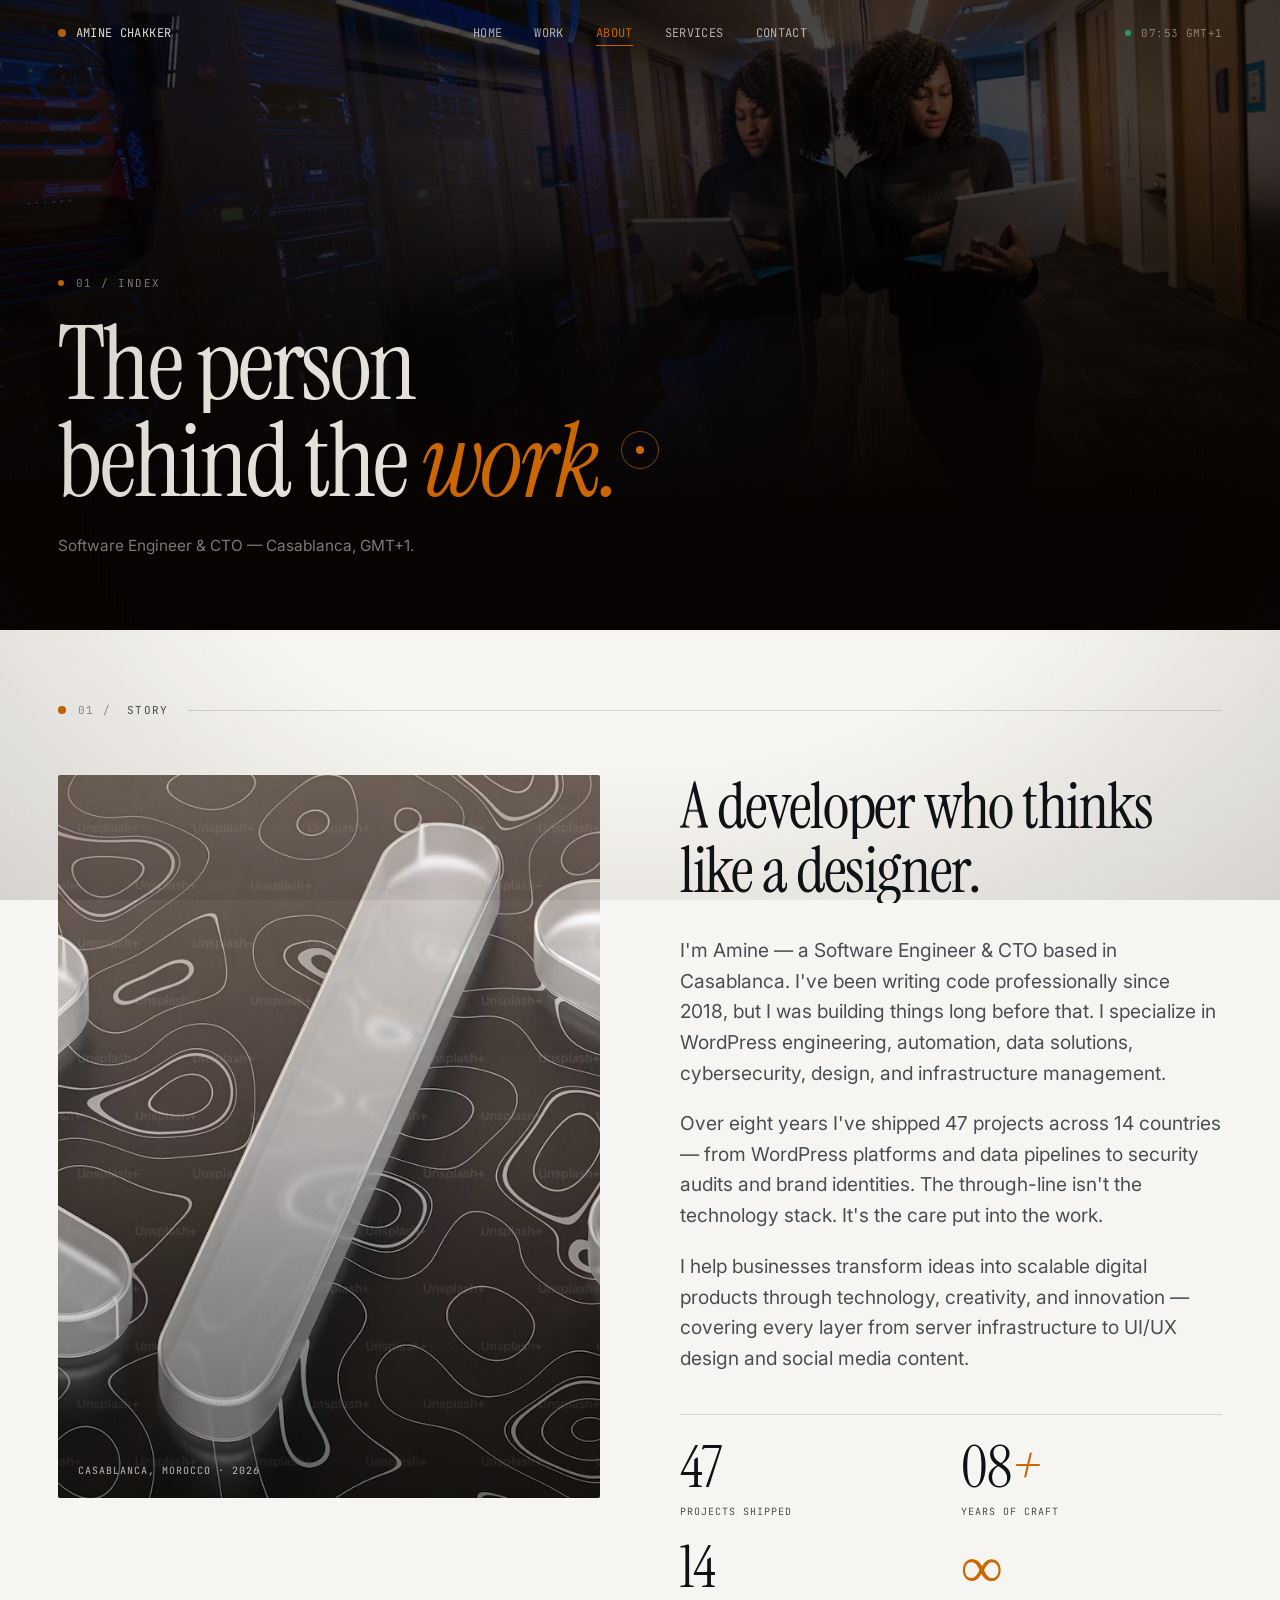
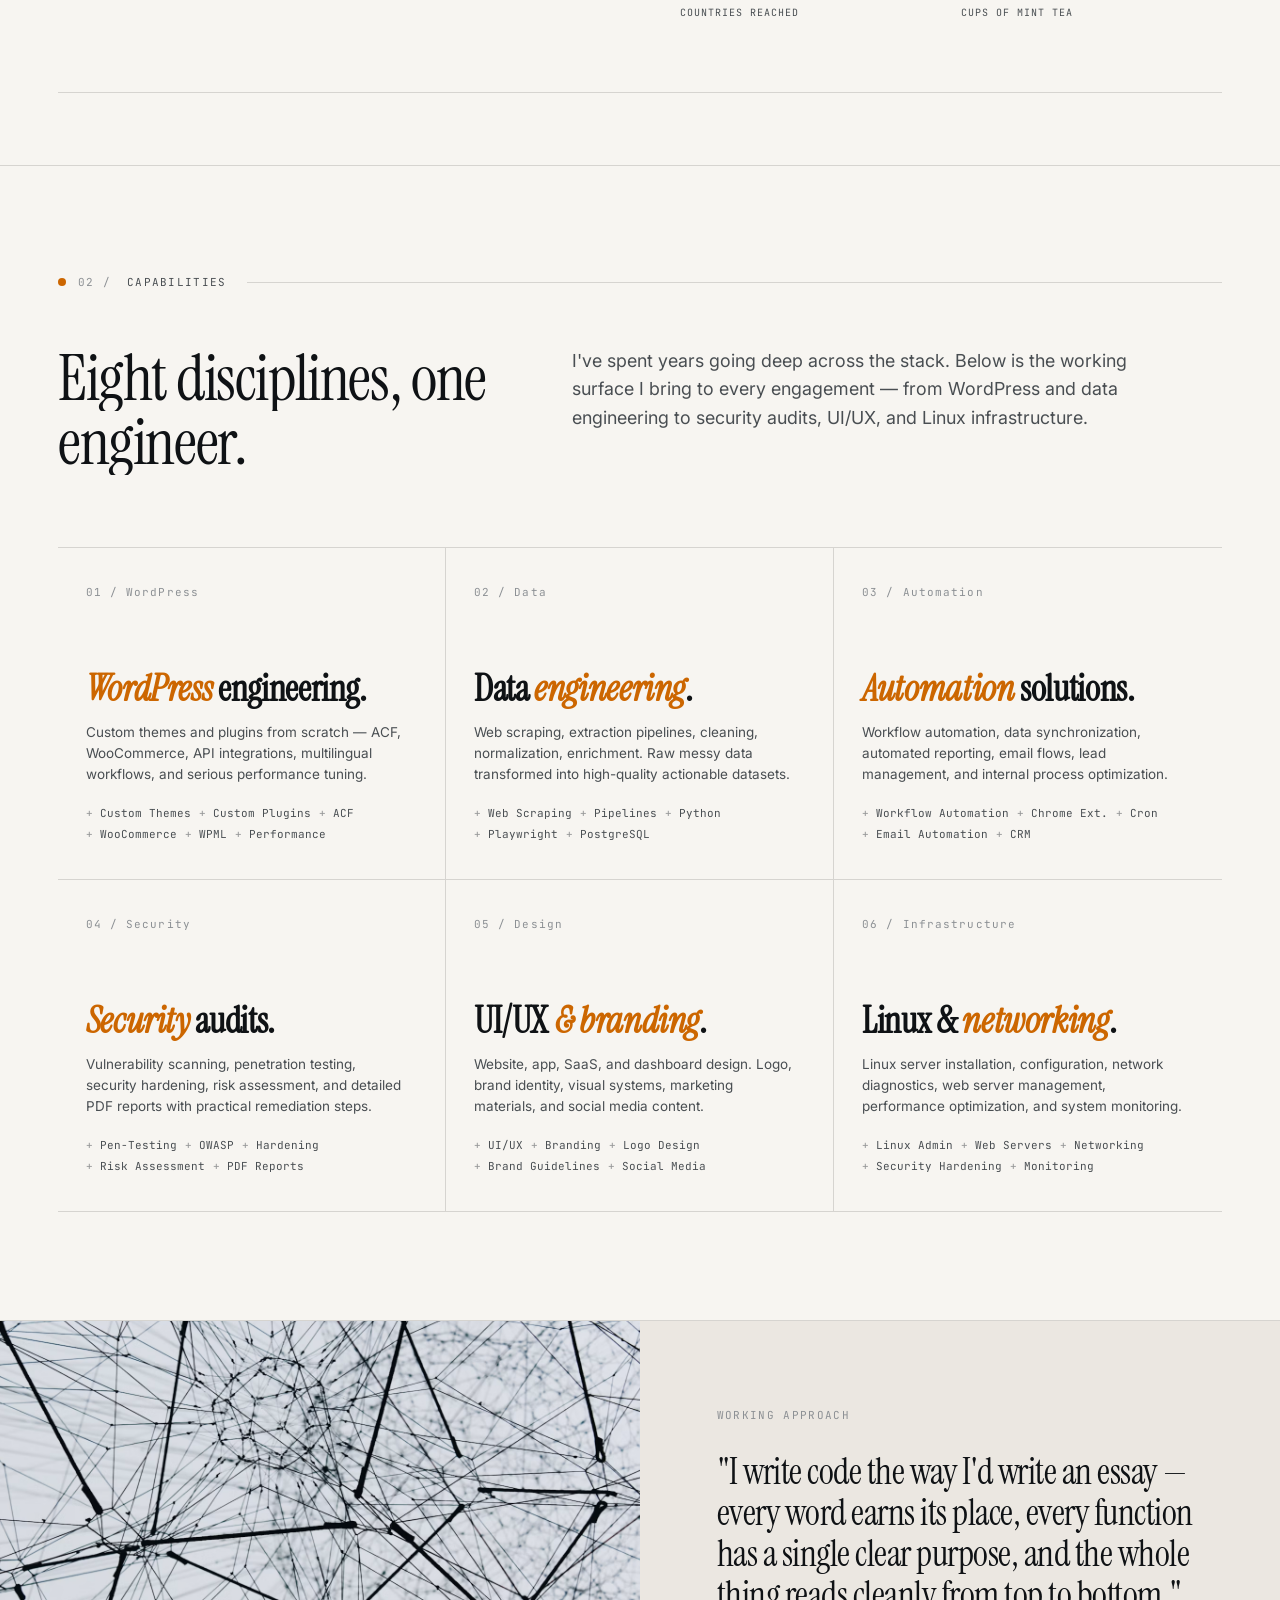
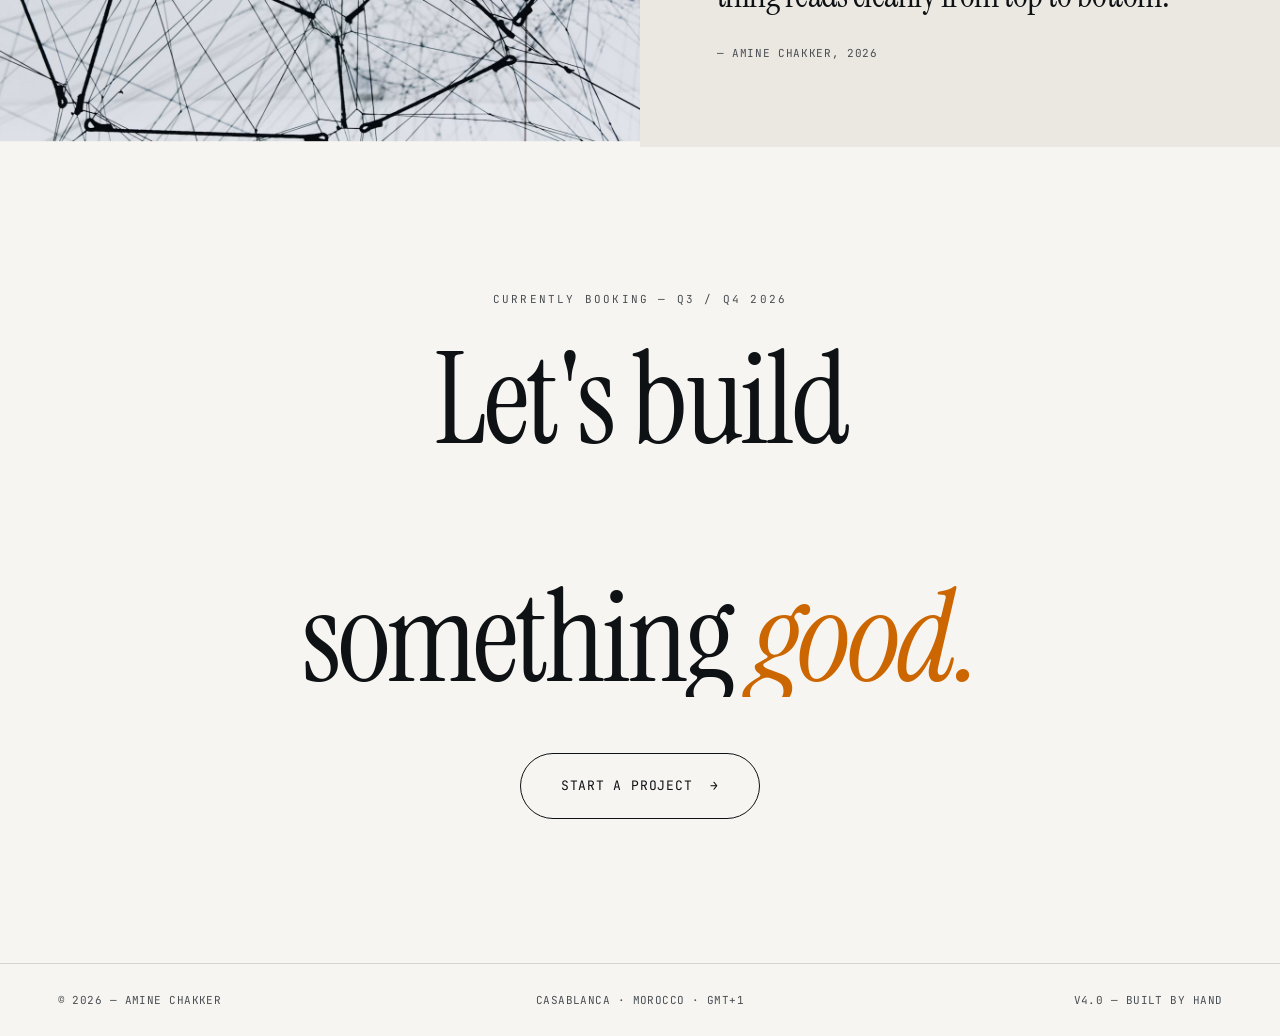
==== commit 046ab6dd: "fix responsive view" ====
--- a/about.html
+++ b/about.html
@@ -49,7 +49,24 @@
       <span class="nav__dot" aria-hidden="true"></span>
       <span class="nav__time" data-time>—</span>
     </div>
+    <button class="nav__burger" aria-label="Open menu" aria-expanded="false">
+      <span></span><span></span>
+    </button>
   </header>
+
+  <div class="mobile-menu" aria-hidden="true">
+    <nav class="mobile-menu__links">
+      <a href="index.html" data-page="home">Home</a>
+      <a href="work.html"  data-page="work">Work</a>
+      <a href="about.html" data-page="about">About</a>
+      <a href="services.html" data-page="services">Services</a>
+      <a href="contact.html"  data-page="contact">Contact</a>
+    </nav>
+    <div class="mobile-menu__footer">
+      <span>Amine Chakker · 2026</span>
+      <a href="mailto:aminechakker18@gmail.com">aminechakker18@gmail.com</a>
+    </div>
+  </div>
 
   <!-- ════ PAGE HERO ════ -->
   <section class="page-hero">
--- a/styles.css
+++ b/styles.css
@@ -189,9 +189,97 @@
 .nav__cta{justify-self:end;display:flex;align-items:center;gap:10px}
 .nav__dot{width:6px;height:6px;border-radius:50%;background:#2ea862;box-shadow:0 0 10px rgba(46,168,98,.5)}
 .nav__time{color:oklch(0.97 0.005 80);opacity:.5;font-size:11px}
+/* ── Burger button ──────────────────────────────────────── */
+.nav__burger{
+  display:none;flex-direction:column;justify-content:center;align-items:flex-end;
+  gap:5px;width:36px;height:36px;padding:4px;
+  background:none;border:0;cursor:pointer;z-index:60;
+}
+.nav__burger span{
+  display:block;height:1.5px;background:oklch(0.97 0.005 80);
+  border-radius:2px;transition:transform .4s var(--ease-out),opacity .3s,width .4s var(--ease-out);
+}
+.nav__burger span:nth-child(1){width:22px}
+.nav__burger span:nth-child(2){width:14px}
+.nav__burger.is-open span:nth-child(1){width:20px;transform:translateY(3.5px) rotate(45deg)}
+.nav__burger.is-open span:nth-child(2){width:20px;transform:translateY(-3.5px) rotate(-45deg)}
+
+/* ── Mobile menu overlay ────────────────────────────────── */
+.mobile-menu{
+  position:fixed;inset:0;z-index:55;
+  background:oklch(0.08 0.012 50);
+  display:flex;flex-direction:column;justify-content:center;
+  padding:0 var(--pad);
+  pointer-events:none;opacity:0;
+  transition:opacity .4s var(--ease-out);
+}
+.mobile-menu.is-open{pointer-events:all;opacity:1}
+.mobile-menu__links{
+  display:flex;flex-direction:column;gap:4px;
+}
+.mobile-menu__links a{
+  font-family:var(--serif);font-weight:400;
+  font-size:clamp(44px,14vw,88px);
+  line-height:1.05;letter-spacing:-.022em;
+  color:oklch(0.30 0.008 80);
+  transition:color .3s var(--ease-out),transform .4s var(--ease-out);
+  transform:translateX(-16px);opacity:0;
+}
+.mobile-menu.is-open .mobile-menu__links a{
+  color:oklch(0.88 0.008 80);
+  transform:translateX(0);opacity:1;
+}
+.mobile-menu.is-open .mobile-menu__links a:nth-child(1){transition-delay:.05s}
+.mobile-menu.is-open .mobile-menu__links a:nth-child(2){transition-delay:.10s}
+.mobile-menu.is-open .mobile-menu__links a:nth-child(3){transition-delay:.15s}
+.mobile-menu.is-open .mobile-menu__links a:nth-child(4){transition-delay:.20s}
+.mobile-menu.is-open .mobile-menu__links a:nth-child(5){transition-delay:.25s}
+.mobile-menu__links a:hover,.mobile-menu__links a.is-active{color:var(--accent)}
+.mobile-menu__footer{
+  position:absolute;bottom:clamp(32px,5vh,56px);left:var(--pad);right:var(--pad);
+  display:flex;justify-content:space-between;align-items:flex-end;
+  font-family:var(--mono);font-size:11px;letter-spacing:.08em;text-transform:uppercase;
+  color:oklch(0.36 0.008 80);
+  border-top:1px solid oklch(0.18 0.010 55);
+  padding-top:20px;
+}
+.mobile-menu__footer a{color:var(--accent)}
+
 @media(max-width:820px){
   .nav__center{display:none}
+  .nav__cta{display:none}
+  .nav__burger{display:flex}
   .nav{grid-template-columns:1fr auto}
+}
+
+/* ── Hero responsive ────────────────────────────────────── */
+@media(max-width:640px){
+  .hero__tag{display:none}
+  .hero__scroll{display:none}
+  .hero__meta{grid-template-columns:1fr 1fr;gap:16px}
+}
+
+/* ── Feat-work responsive ───────────────────────────────── */
+@media(max-width:600px){
+  .feat-work__cards{grid-template-columns:1fr;gap:2px}
+  .fw-card__img{aspect-ratio:16/9}
+}
+
+/* ── About teaser responsive ────────────────────────────── */
+@media(max-width:640px){
+  .about-teaser__stats{grid-template-columns:1fr 1fr}
+  .about-teaser__img{min-height:280px}
+}
+
+/* ── Studio dark responsive ─────────────────────────────── */
+@media(max-width:640px){
+  .studio-dark__services{grid-template-columns:1fr}
+  .studio-dark__cta{flex-direction:column;align-items:flex-start;gap:16px}
+}
+
+/* ── Contact CTA responsive ─────────────────────────────── */
+@media(max-width:640px){
+  .contact-cta__channels{flex-direction:column;gap:0}
 }
 
 /* ── Hero (Homepage) ────────────────────────────────────── */
